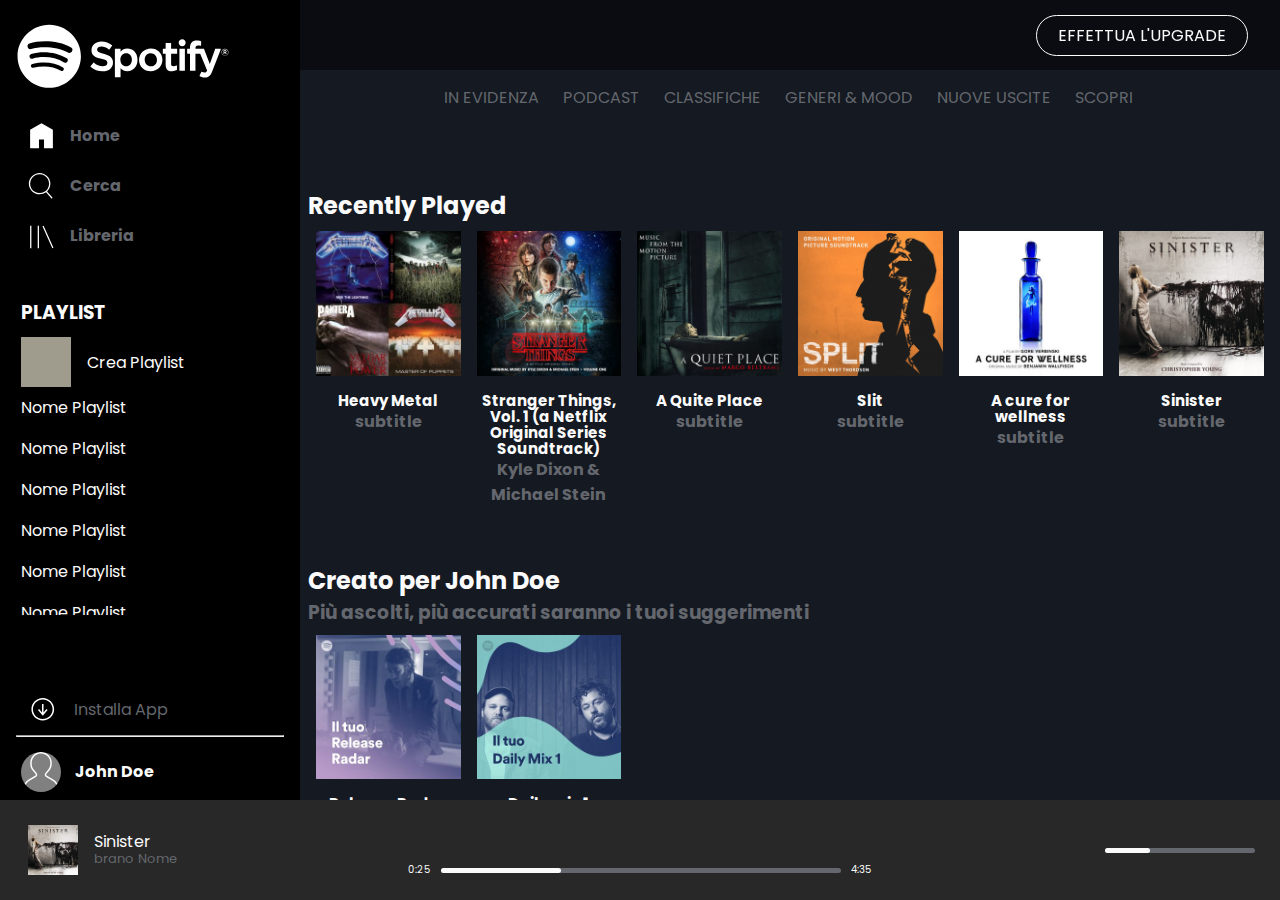
==== bonus/index.html @ 7450070e "implementazione bonus nelle barre del footer, nel plus (delle nuove playlist della sidebar), nella s" ====
<!DOCTYPE html>
<html lang="en">
<head>
    <meta charset="UTF-8">
    <meta http-equiv="X-UA-Compatible" content="IE=edge">
    <meta name="viewport" content="width=device-width, initial-scale=1.0">
    <link rel="stylesheet" href="css/style.css">
    <link href="https://fonts.googleapis.com/css2?family=Poppins:ital,wght@0,100;0,200;0,300;0,400;0,500;0,600;0,700;0,800;0,900;1,300;1,400;1,500;1,600;1,700&display=swap" rel="stylesheet">
    <link rel="stylesheet" href="https://cdnjs.cloudflare.com/ajax/libs/font-awesome/6.3.0/css/all.min.css" integrity="sha512-SzlrxWUlpfuzQ+pcUCosxcglQRNAq/DZjVsC0lE40xsADsfeQoEypE+enwcOiGjk/bSuGGKHEyjSoQ1zVisanQ==" crossorigin="anonymous" referrerpolicy="no-referrer" />
    <title>spotify web</title>
</head>

<body class="debug">
    <main class="d-flex">
        
        <aside class="sidebar">
            <div class="sidebar-top d-flex flex-column">
                <div class="sidebar-icons">
                    <div class="logo t-center">
                        <span class="icon-logo">
                            <img src="img/logo-small.svg" alt="logo piccolo">
                        </span>
                        <span class="icon-logo-2">
                            <img id="logo" src="img/logo.svg" alt="">
                        </span>
                    </div>
                    <div class="t-center row">
                        <span class="icon">
                            <img id="home" src="img/home.svg" alt="">
                        </span>
                        <span class="text"><a class="t-gray" href="#">Home</a></span>
                    </div>
                    <div class="t-center row">
                        <span class="icon">
                            <img id="search" src="img/search.svg" alt="">
                        </span>
                        <span class="text"><a class="t-gray" href="#">Cerca</a></span>
                    </div>
                    <div class="t-center row">
                        <span class="icon">
                            <img id="libreria" src="img/libreria.svg" alt="">
                        </span>
                        <span class="text"><a class="t-gray" href="#">Libreria</a></span>
                    </div>
                </div>
                <div class="sidebar-playlist d-flex flex-column">
                    <h3 class="t-white">PLAYLIST</h3>
                    <a class="row" ><span class="plus"><i class="fa-solid fa-plus"></i></span><span class="t-white plus-text">Crea Playlist</span></a>
                    <ul class="list-playlist d-flex flex-column">
                        <li class="t-white">Nome Playlist</li>
                        <li class="t-white">Nome Playlist</li>
                        <li class="t-white">Nome Playlist</li>
                        <li class="t-white">Nome Playlist</li>
                        <li class="t-white">Nome Playlist</li>
                        <li class="t-white">Nome Playlist</li>
                        <li class="t-white">Nome Playlist</li>
                        <li class="t-white">Nome Playlist</li>
                        <li class="t-white">Nome Playlist</li>
                        <li class="t-white">Nome Playlist</li>
                        <li class="t-white">Nome Playlist</li>
                        <li class="t-white">Nome Playlist</li>
                    </ul>
                </div>
            </div>
            <div class="sidebar-bottom d-flex flex-column">
                <div class="download">
                    <span class="icon">
                        <img id="download" src="img/download.svg" alt="">
                    </span>
                    <span class="text"><a class="t-gray" href="#">Installa App</a></span>
                </div>
                <hr>
                <div class="profile">
                    <span class="icon">
                        <img id="profile" src="img/profile.svg" alt="">
                    </span>
                    <span class="text"><a class="t-white" href="#">John Doe</a></span>
                </div>
            </div>
        </aside>
        <div class="main-content">

            <div class="cta d-flex flex-item-center">                            <!--CALL TO ACTION-->
               <span><a class="t-white"href="#">EFFETTUA L'UPGRADE</a></span>
            </div>

            <nav class="main-nav">
                <ul class="d-flex flex-center flex-wrap list-none t-gray">
                    <li>
                        <a href="#" class="t-gray">IN EVIDENZA</a>
                        <div class="border-b-hover"></div>
                    </li>
                    <li>
                        <a href="#" class="t-gray">PODCAST</a>
                        <div class="border-b-hover"></div>
                    </li>
                    <li>
                        <a href="#" class="t-gray">CLASSIFICHE</a>
                        <div class="border-b-hover"></div>
                    </li>
                    <li>
                        <a href="#" class="t-gray">GENERI & MOOD</a>
                        <div class="border-b-hover"></div>
                    </li>
                    <li>
                        <a href="#" class="t-gray">NUOVE USCITE</a>
                        <div class="border-b-hover"></div>
                    </li>
                    <li>
                        <a href="#" class="t-gray">SCOPRI</a>
                        <div class="border-b-hover"></div>
                    </li>
                </ul>
            </nav>

            <section id="recently">                     <!--RECENTLY-->
                <h2 class="t-white">Recently Played</h2>
                <ul class="d-flex flex-wrap list-none">
                    <li>
                        <div class="card">
                            <div class="wrapped">
                                <img src="img/metal_lifting.jpg" alt="metal">
                                <div class="layover"></div>
                                <div><a href="#"><i class="t-white play fa-solid fa-circle-play"></i></a></div>
                            </div>
                            
                            <h3 class="t-center"><a class="t-white" href="#">Heavy Metal</a></h3>
                            <h4 class="t-center"><a class="t-gray" href="#">subtitle</a></h4>
                        </div>
                    </li>
                    <li>
                        <div class="card">
                            <div class="wrapped">
                                <img src="img/stranger.jpeg" alt="stranger things ost">
                                <div class="layover"></div>
                                <div><a href="#"><i class="t-white play fa-solid fa-circle-play"></i></a></div>
                            </div>    
                            <h3 class="t-center"><a class="t-white" href="#">Stranger Things, Vol. 1 (a Netflix Original Series Soundtrack)</a></h3>
                            <h4 class="t-center"><a class="t-gray" href="#">Kyle Dixon & Michael Stein</a></h4>
                        </div>
                    </li>
                    <li>
                        <div class="card">
                            <div class="wrapped">
                                <img src="img/aquietplace.jpeg" alt="a quiet place">
                                <div class="layover"></div>
                                <div><a href="#"><i class="t-white play fa-solid fa-circle-play"></i></a></div>
                            </div>
                            <h3 class="t-center"><a class="t-white" href="#">A Quite Place</a></h3>
                            <h4 class="t-center"><a class="t-gray" href="#">subtitle</a></h4>
                        </div>
                    </li>
                    
                    <li>
                        <div class="card">
                            <div class="wrapped">
                                <img src="img/split.jpeg" alt="split">
                                <div class="layover"></div>
                                <div><a href="#"><i class="t-white play fa-solid fa-circle-play"></i></a></div>
                            </div>
                            <h3 class="t-center"><a class="t-white" href="#">Slit</a></h3>
                            <h4 class="t-center"><a class="t-gray" href="#">subtitle</a></h4>
                        </div>
                    </li>
                    <li>
                        <div class="card">
                            <div class="wrapped">
                                <img src="img/cure.jpeg" alt="a cure of wellness">
                                <div class="layover"></div>
                                <div><a href="#"><i class="t-white play fa-solid fa-circle-play"></i></a></div>
                            </div>
                            <h3 class="t-center"><a class="t-white" href="#">A cure for wellness</a></h3>
                            <h4 class="t-center"><a class="t-gray" href="#">subtitle</a></h4>
                        </div>
                    </li>
                    <li>
                        <div class="card">
                            <div class="wrapped">
                                <img src="img/sinister.jpeg" alt="sinister">
                                <div class="layover"></div>
                                <div><a href="#"><i class="t-white play fa-solid fa-circle-play"></i></a></div>
                            </div>
                            <h3 class="t-center"><a class="t-white" href="#">Sinister</a></h3>
                            <h4 class="t-center"><a class="t-gray" href="#">subtitle</a></h4>
                        </div>
                    </li>
                </ul>
            </section>

            <section id="create">                     <!--CREATE-->
                <h2 class="t-white">Creato per John Doe</h2>
                <h3 class="t-gray">Più ascolti, più accurati saranno i tuoi suggerimenti</h3>
                <ul class="d-flex flex-wrap list-none">
                    <li>
                        <div class="card">
                            <div class="wrapped">
                                <img src="img/radar.jpeg" alt="radar playlist">
                                <div class="layover"></div>
                                <div><a href="#"><i class="t-white play fa-solid fa-circle-play"></i></a></div>
                            </div>
                            <h3 class="t-center"><a class="t-white" href="#">Release Radar</a></h3>
                        </div>
                    </li>
                    <li>
                        <div class="card">
                            <div class="wrapped">
                                <img src="img/mixdaily.jpeg" alt="mix daily">
                                <div class="layover"></div>
                                <div><a href="#"><i class="t-white play fa-solid fa-circle-play"></i></a></div>
                            </div>
                            <h3 class="t-center"><a class="t-white" href="#">Daily mix 1</a></h3>
                        </div>
                    </li>
                </ul>
            </section>

            <section id="best-artist">                     <!--BEST-ARTIST-->
                <h2 class="t-white">Artisti più popolari</h2>
                <h3 class="t-gray">Più ascolti, più accurati saranno i tuoi suggerimenti</h3>
                <ul class="d-flex flex-wrap list-none">
                    <li>
                        <div class="card">
                            <div class="wrapped">
                                <img src="img/youg.jpeg" alt="il grande gatsby">
                                <div class="layover-circle"></div>
                                <div><a href="#"><i class="t-white play fa-solid fa-circle-play"></i></a></div>
                            </div>
                            <h3 class="t-center"><a class="t-white" href="#">Lana Del Rey</a></h3>
                        </div>
                    </li>
                    <li>
                        <div class="card">
                            <div class="wrapped">
                                <img src="img/einaudi.jpeg" alt="einaudi">
                                <div class="layover-circle"></div>
                                <div><a href="#"><i class="t-white play fa-solid fa-circle-play"></i></a></div>
                            </div>
                            <h3 class="t-center"><a class="t-white" href="#">Ludovico einaudi</a></h3>
                        </div>
                    </li>
                </ul>
            </section>
        </div>
    </main>

    <footer class="d-flex flex-between flex-item-center">
        <div class="f-item-sx d-flex flex-item-center">
            <div class="d-flex flex-item-center">
                <img src="img/sinister.jpeg" alt="">
                <div class="info-song">
                    <div class="t-white">Sinister</div>
                    <span><a class="t-gray" href="#">brano</a></span>
                    <span><a class="t-gray" href="#">Nome</a></span>
                </div>
            </div>
            <div class="icon-song">
                <a href="#"><i class="t-gray fa-regular fa-heart"></i></a>
                <a href="#"><i class="t-gray fa-regular fa-folder"></i></a>            </div>
        </div>
        <div class="f-item-center t-center">
            <div class="f-item-center-top d-flex flex-item-center flex-center">
                <a href="#"><i class="t-white fa-solid fa-shuffle"></i></a>
                <a href="#"><i class="t-white fa-solid fa-backward-step"></i></a> 
                <a href="#"><i class="t-white fa-solid fa-circle-play"></i></a>               
                <a href="#"><i class="t-white fa-solid fa-forward-step"></i></a> 
                <a href="#"><i class="t-white fa-solid fa-rotate-right"></i></a>               
            </div>
            <div class="f-item-center-bottom d-flex flex-item-center flex-center">
                <div class="time t-white">0:25</div>
                <div class="line-bottom line-big">
                    <div class="line-top">
                        <div class="big-circle"></div>
                    </div>
                </div>
                <div class="time t-white">4:35</div>
            </div>
        </div>
        <div class="f-item-dx d-flex flex-item-center">
            <a href="#"><i class="t-white fa-solid fa-list"></i></a>
            <a href="#"><i class="t-white fa-solid fa-desktop"></i></a>
            <a href="#"><i class="t-white fa-solid fa-volume-low"></i></a>
            <div class="line-bottom line-small">
                <div class="line-top">
                    <div class="small-circle"></div>
                </div>
            </div>
        </div>
    </footer>
</body>
</html>
---- bonus/css/style.css ----
* {
    margin: 0;
    padding: 0;
    box-sizing: border-box;
}
html {
    font-family: 'Poppins', sans-serif;
}
a { text-decoration: none; }

/*UTILITY*/

/*flex*/
.d-flex { display: flex; }
.flex-between { justify-content: space-between; }
.flex-wrap { flex-wrap: wrap; }
.flex-center { justify-content: center; }
.flex-item-center { align-items: center; }
.flex-column { flex-direction: column; }

/*root*/
:root {
    --footerColor: #282828;
    --mainColor: #141922;
    --asideColor: black;
    --textGray: #64676d;
    --textWhite: #fbfbfb;
    --greenBar: #bdff30;
}

/*text*/
.t-center { text-align: center; }
.t-right { text-align: right; }
.t-dec-none { text-decoration: none; }
.list-none { list-style: none; }
.t-white { color: var(--textWhite); }
.t-gray { color: var(--textGray); }




/*DEBUG

.debug footer div {
    background-color: brown;
}*/







/*CSS*/
main {
    height: calc(100vh - 100px);
    background-color: var(--mainColor);
    overflow-y: hidden;
} 
aside {
    width: 50px;
    background-color: var(--asideColor);
}
.main-content {
    width: calc(100% - 50px);
    padding: 5rem 0.5rem ;
    overflow-y: scroll;
}
.main-content::-webkit-scrollbar {
    display: none;
}
.cta {
    height: 70px;
    width: calc(100vw - 50px);
    position: fixed;
    top: 0;
    left: 50px;
    background-color: rgba(0, 0, 0, 0.5);
    z-index: 999;
    justify-content: flex-end;
}
.cta span {
    display: inline-block;
}
.cta span a {
    text-decoration: none;
    display: inline-block;
    margin-right: 2rem;
    border: 1px solid white;
    padding: 7px 21px;
    border-radius: 25px;
}
.main-nav {
    width: 100%;
}
.main-nav ul {
    gap: 10px;
}
.main-nav li {
    padding: 5px;
}
.border-b-hover {
    width: 30%;
    height: 1px;
    background-color: transparent;
    position: relative;
    top: -25%;
    left: 50%;
    transform: translate(-50%, 0px);
    display: inline-block;
}

 /*sections*/

section {
    margin: 3rem 0;
}
section ul {
    width: 100%;
}
section ul li {
    padding: 0.5rem;
    width: calc(100% / 2);
}
.card img {
    width: 100%;
    display: block;
}
.card h3 {
    font-size: 15px;
    margin-top: 10px;
    line-height: 1rem;
}
#best-artist .card img {
    border-radius: 50%;
}
.wrapped {
    position: relative;
    display: inline-block;
}
.wrapped div i {
    position: absolute;
    top: 50%;
    left: 50%;
    transform: translate(-50%, -50%);
    font-size: 60px;
    display: none;
}
.layover {
    height: 100%;
    width: 100%;
    background-color: rgba(0, 0, 0, 0.5);
    position: absolute;
    bottom: 0;
    left: 0;
    right: 0;
    top: 0;
    display: none;
}
.layover-circle {
    height: 100%;
    width: 100%;
    background-color: rgba(0, 0, 0, 0.5);
    position: absolute;
    top: 0;
    left: 0;
    bottom: 0;
    right: 0;
    border-radius: 50%;
    display: none;
}



/*sidebar*/

/*sidebar-top*/
.sidebar {
    padding: 0.2rem;
    min-height: 600px;
}
.sidebar-top {
    width: 100%;
    height: calc(100% - 150px);
    min-height: 260px;
}
.sidebar-bottom {
    width: 100%;
    height: 150px;
}
.sidebar-playlist {
    padding: 1rem 0;
    margin: 1rem 0;
    display: none;
    overflow-y: hidden;
}
.logo {
    padding: 1rem 0;
}
.sidebar .text {
    display: none;
    height: 100%;
    
}
.sidebar .icon-logo-2 {
    display: none;
}
.sidebar-icons img {
    width: 80%;
}
.sidebar .icon {
    height: 10px;
}
.sidebar-bottom .icon {
    height: 100%;
}
.row {
    height: 50px;
    padding: 5px;
}
.t-center.row {
    border-left: 1px solid transparent;
}
.row .text {
    line-height: 40px;
    vertical-align: middle;
    padding-left: 5px;
    font-weight: bold;
}
#home, #search, #libreria {
    height: 30px;
    line-height: 20px;
    vertical-align: middle;
}

/*playlist*/

.list-playlist {
    list-style: none;
    padding: 5px;
    overflow-y: scroll;
}
.list-playlist::-webkit-scrollbar {
    display: none;
}
.sidebar-playlist h3 {
    padding: 5px;
}
.sidebar-playlist {
    flex-direction: column;
}
.plus {
    height: 50px;
    width: 50px;
    text-align: center;
    line-height: 50px;
    background-color: #a09c8d;
    display: inline-block;
    font-size: 2.5rem;
    font-weight: 700;
    vertical-align: middle;
}

.plus-text {
    vertical-align: middle;
    margin-left: 1rem;
}
.list-playlist li {
    padding: 8px 0;
}




/*sidebar-bottom*/
.sidebar-bottom {
    justify-content: flex-end;
}
.download {
    height: 50px;
    padding: 20px 5px 5px;
}
.download .text {
    line-height: 25px;
    vertical-align: middle;
    padding-left: 10px;
}
#download {
    height: 30px;
    line-height: 20px;
    vertical-align: middle;
}
.profile {
    height: 50px;
    padding: 5px;
}
.profile .text {
    line-height: 40px;
    vertical-align: middle;
    padding-left: 10px;
    font-weight: bold;
}
#profile {
    height: 40px;
    width: 40px;
    background-color: gray;
    border-radius: 50%;
    text-align: center;
    line-height: 20px;
    vertical-align: middle;
}
.sidebar hr {
    margin: 10px 0;
    display: none;
}




/*footer*/
footer {
    height: 100px;
    background-color: var(--footerColor);
}
.f-item-sx, .f-item-dx {
    width: 25%;
    height: 80px;
    margin: 0 0.5rem;
}
.f-item-center {
    width: 40%;
    height: 100%;
}
/*item-sx*/
.f-item-sx img {
    width: 30px;
    margin: 0 5px;
}
.info-song {
    line-height: 1rem;
    margin: 0 5px;
}
.info-song div {
    font-size: 13px;
}
.info-song a {
    font-size: 10px;
}
.icon-song i {
    font-size: 10px;
}
.icon-song {
    margin: 0 5px;
}
/*item.center*/
.f-item-center-top, .f-item-center-bottom {
    height: 40%;
    margin-top: 5px;
}
.f-item-center-top i {
    margin: 0 6px;
    font-size: 15px;
}
.f-item-center-top .play {
    font-size: 35px;
}
.time {
    margin: 0 10px;
    font-size: 10px;
}
.big-circle {
    position: absolute;
    top: -3px;
    left: 95%;
    width: 10px;
    height: 10px;
    border-radius: 50%;
    background-color: rgb(198, 192, 192);
    display: none;
}
.line-big {
    width: 400px;
}


/*item-dx*/
.f-item-dx {
    justify-content: flex-end;
}
.line-small {
    width: 150px;
}

.line-bottom {
    
    height: 5px;
    border-radius: 5px;
    background-color: var(--textGray);
    position: relative;
}
.line-top {
    position: absolute;
    top: 0;
    left: 0;
    width: 30%;
    height: 5px;
    border-radius: 5px;
    background-color: var(--textWhite);
    transition: all 0.2s linear;
}
.small-circle {
    position: absolute;
    top: -3px;
    left: 80%;
    width: 10px;
    height: 10px;
    border-radius: 50%;
    background-color: rgb(198, 192, 192);
    display: none;
}

.f-item-dx i {
    margin: 0 8px;
}


/*HOVER*/
.line-bottom:hover .big-circle {
    display: block;
    background-color: green;
}
.line-bottom:hover .small-circle {
    display: block;
    background-color: green;
}
.line-bottom:hover .line-top {
    background-color: green;
}
.line-big:hover .line-top {
    width: 60%;
}
.line-small:hover .line-top {
    width: 50%;
}

.card:hover .wrapped div i {
    display: inline-block;
}
.card:hover .layover {
    display: inline-block;
}
.card:hover .layover-circle {
    display: inline-block;
}
.main-content .cta a:hover {
    transform: scale(1.1);
}
.sidebar .text .t-gray:hover {
    color: var(--textWhite);
}
footer .f-item-center-top i:hover {
    transform: scale(1.2);
    display: inline-block;
}
.main-nav a:hover {
    color: var(--textWhite);
}
.main-nav li:hover .border-b-hover{
    background-color: var(--greenBar);
}
.sidebar-icons .row:hover {
    border-left: 1px solid  var(--greenBar);
}
.f-item-sx .t-gray:hover {
    color: var(--textWhite);
}
.plus i:hover {
    animation: plus-rotate 2s linear infinite;
}
@keyframes plus-rotate {
    100% {
        transform: rotate(360deg);
    }
}

/*MEDIA QUERY*/

@media screen and (max-height: 500px) {
    .cta {
        display: none;
    }
    .main-content {
        padding: 1rem 0.5rem;
    }
}



/*tablet*/

@media screen and (min-width: 578px) {
    aside {
        width: 300px;
    }
    .main-content {
        width: calc(100% - 200px);
    }
    .cta {
        width: calc(100% - 200px);
        left: 200px;
    }
    .sidebar-playlist {
        display: flex;
    }
    .sidebar .text {
        display: inline-block;
    }
    .sidebar .icon-logo-2 {
        display: inline-block;
    }
    .sidebar .logo .icon-logo {
        display: none;
    }
    .sidebar {
        padding: 1rem 1rem 0.2rem;
    }
    .sidebar .t-center {
        text-align: left;
    }
    .sidebar img {
        width: 15%;
    }
    .sidebar .logo img {
        width: 80%;
    }
    .sidebar .logo {
        padding: 0.5rem 0 1rem;
    }
    .sidebar hr {
        display: inline-block;
    }
    .f-item-sx img {
        width: 50px;
        margin: 0 20px;
    }
    .f-item-sx img {
        width: 50px;
        margin: 0px 3px;
    }
    .info-song {
        line-height: 1rem;
        margin: 0 5px;
    }
    .icon-song {
        margin: 0 3px;
    }
    .f-item-center-top i {
        margin: 0 15px;
    }
    .small-circle {
        width: 15px;
        height: 15px;
        top: -5px;
    }
    .big-circle {
        top: -7px;
        width: 20px;
        height: 20px;
    }
    .info-song div {
        font-size: 16px;
    }
    .info-song a {
        font-size: 13px;
    }
    .icon-song i {
        font-size: 16px;
    }
    .f-item-center-top i {
        margin: 0 13px;
        font-size: 20px;
    }
}


/*desktop*/

@media screen and (min-width: 768px) {
    
    .main-content {
        width: calc(100% - 300px);
    }
    .cta {
        width: calc(100% - 300px);
        left: 300px;
    }
    section ul li {
        width: calc(100% / 4);
    }
    .f-item-sx, .f-item-dx {
        width: 25%;
        margin: 0 15px;
    }
    .info-song {
        line-height: 1rem;
        margin: 0px 13px;
    }
    .icon-song i {
        margin: 0 5px;
    }
}

/*desktop grande*/

@media screen and (min-width: 992px) {
    section ul li {
        width: calc(100% / 6);
    }
    .f-item-sx, .f-item-dx {
        margin: 0 25px;
    }
}
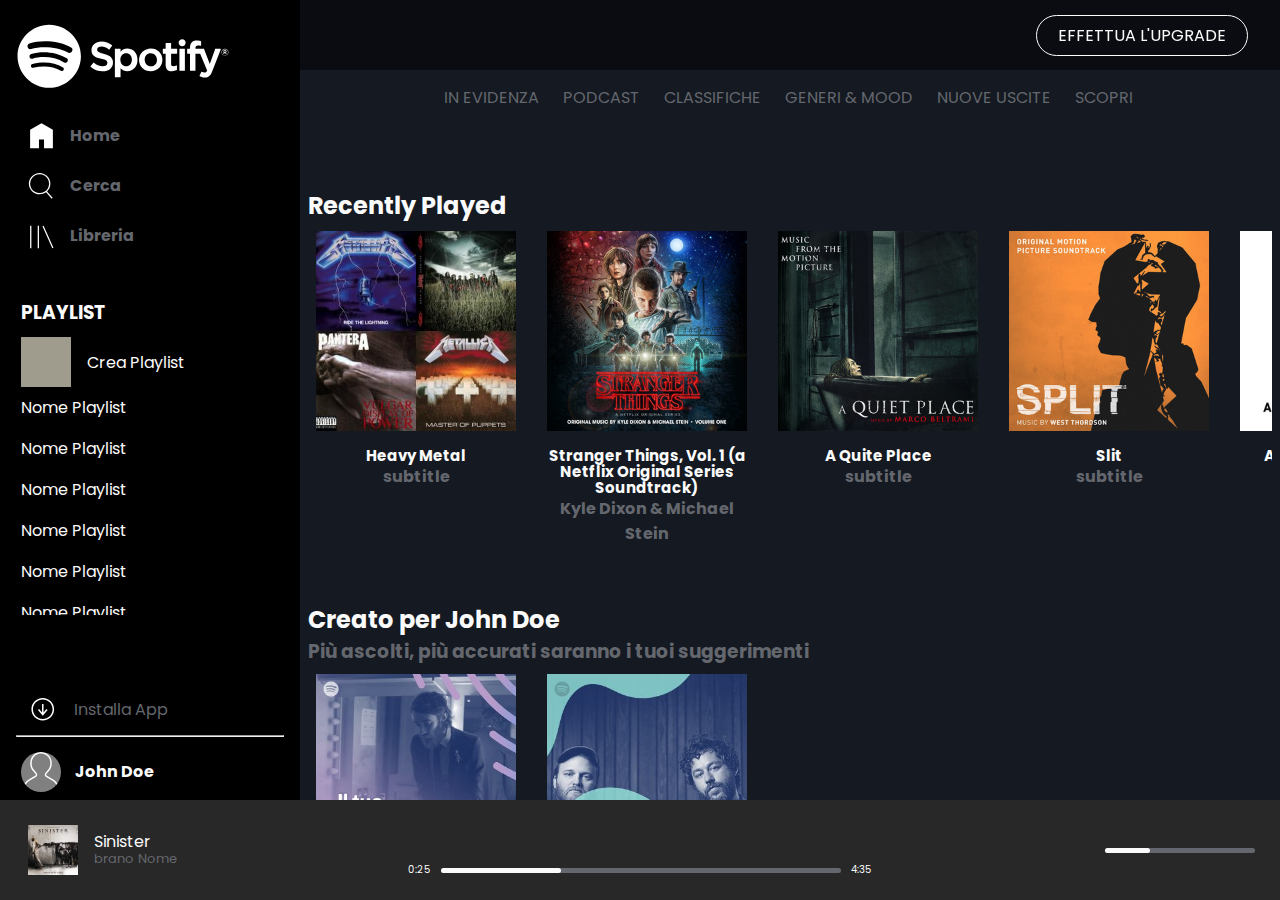
==== commit 59a0ae95: "nelle section tolto il flex-wrap e dato overflow. nella cta creata transitione per altezza inferiore" ====
--- a/bonus/index.html
+++ b/bonus/index.html
@@ -116,7 +116,7 @@
 
             <section id="recently">                     <!--RECENTLY-->
                 <h2 class="t-white">Recently Played</h2>
-                <ul class="d-flex flex-wrap list-none">
+                <ul class="d-flex list-none">
                     <li>
                         <div class="card">
                             <div class="wrapped">
@@ -191,7 +191,7 @@
             <section id="create">                     <!--CREATE-->
                 <h2 class="t-white">Creato per John Doe</h2>
                 <h3 class="t-gray">Più ascolti, più accurati saranno i tuoi suggerimenti</h3>
-                <ul class="d-flex flex-wrap list-none">
+                <ul class="d-flex list-none">
                     <li>
                         <div class="card">
                             <div class="wrapped">
@@ -218,7 +218,7 @@
             <section id="best-artist">                     <!--BEST-ARTIST-->
                 <h2 class="t-white">Artisti più popolari</h2>
                 <h3 class="t-gray">Più ascolti, più accurati saranno i tuoi suggerimenti</h3>
-                <ul class="d-flex flex-wrap list-none">
+                <ul class="d-flex list-none">
                     <li>
                         <div class="card">
                             <div class="wrapped">
--- a/bonus/css/style.css
+++ b/bonus/css/style.css
@@ -78,9 +78,11 @@
     background-color: rgba(0, 0, 0, 0.5);
     z-index: 999;
     justify-content: flex-end;
+    transition: height 2s linear 0.2s;
 }
 .cta span {
     display: inline-block;
+    transition: all 1s linear;
 }
 .cta span a {
     text-decoration: none;
@@ -89,6 +91,7 @@
     border: 1px solid white;
     padding: 7px 21px;
     border-radius: 25px;
+    transition: all 1s linear;
 }
 .main-nav {
     width: 100%;
@@ -98,6 +101,9 @@
 }
 .main-nav li {
     padding: 5px;
+}
+.main-nav li a {
+    font-size: 13px;
 }
 .border-b-hover {
     width: 30%;
@@ -117,14 +123,20 @@
 }
 section ul {
     width: 100%;
+    overflow-x: scroll;
+}
+section ul::-webkit-scrollbar {
+    display: none;
 }
 section ul li {
     padding: 0.5rem;
-    width: calc(100% / 2);
 }
 .card img {
     width: 100%;
     display: block;
+}
+.card {
+    width: 200px;
 }
 .card h3 {
     font-size: 15px;
@@ -483,15 +495,21 @@
     }
 }
 
+
 /*MEDIA QUERY*/
 
 @media screen and (max-height: 500px) {
     .cta {
-        display: none;
+        height: 0;
+    }
+    .cta span a {
+        color: transparent;
+        border: 0px solid transparent;
     }
     .main-content {
         padding: 1rem 0.5rem;
     }
+
 }
 
 
@@ -594,9 +612,6 @@
         width: calc(100% - 300px);
         left: 300px;
     }
-    section ul li {
-        width: calc(100% / 4);
-    }
     .f-item-sx, .f-item-dx {
         width: 25%;
         margin: 0 15px;
@@ -608,16 +623,27 @@
     .icon-song i {
         margin: 0 5px;
     }
+    .card {
+        width: 200px;
+    }
+   
 }
 
 /*desktop grande*/
 
-@media screen and (min-width: 992px) {
-    section ul li {
-        width: calc(100% / 6);
-    }
+@media screen and (min-width: 992px){
+    
     .f-item-sx, .f-item-dx {
         margin: 0 25px;
     }
-}
-
+    .card {
+        width: 200px;
+    }
+    section ul li {
+        margin-right: 15px;
+    }
+    .main-nav li a {
+        font-size: 16px;
+    }
+}
+
